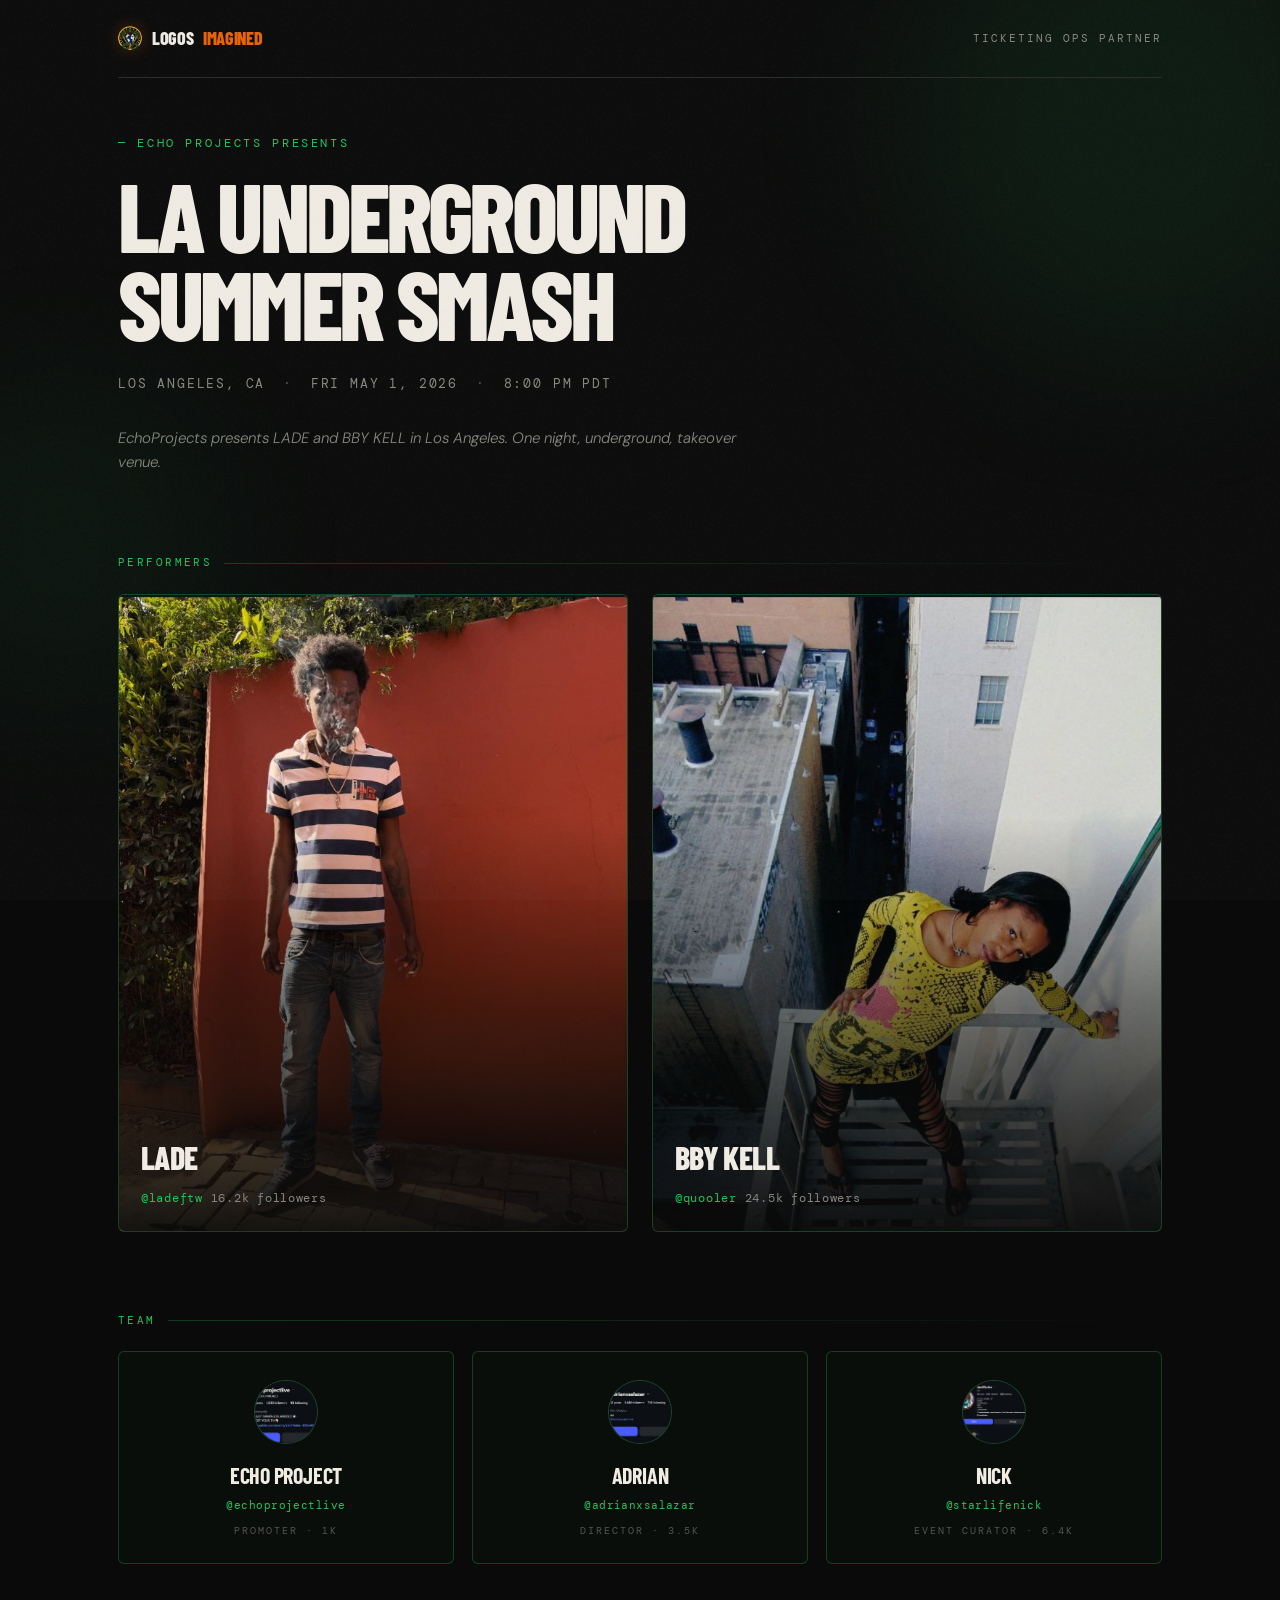
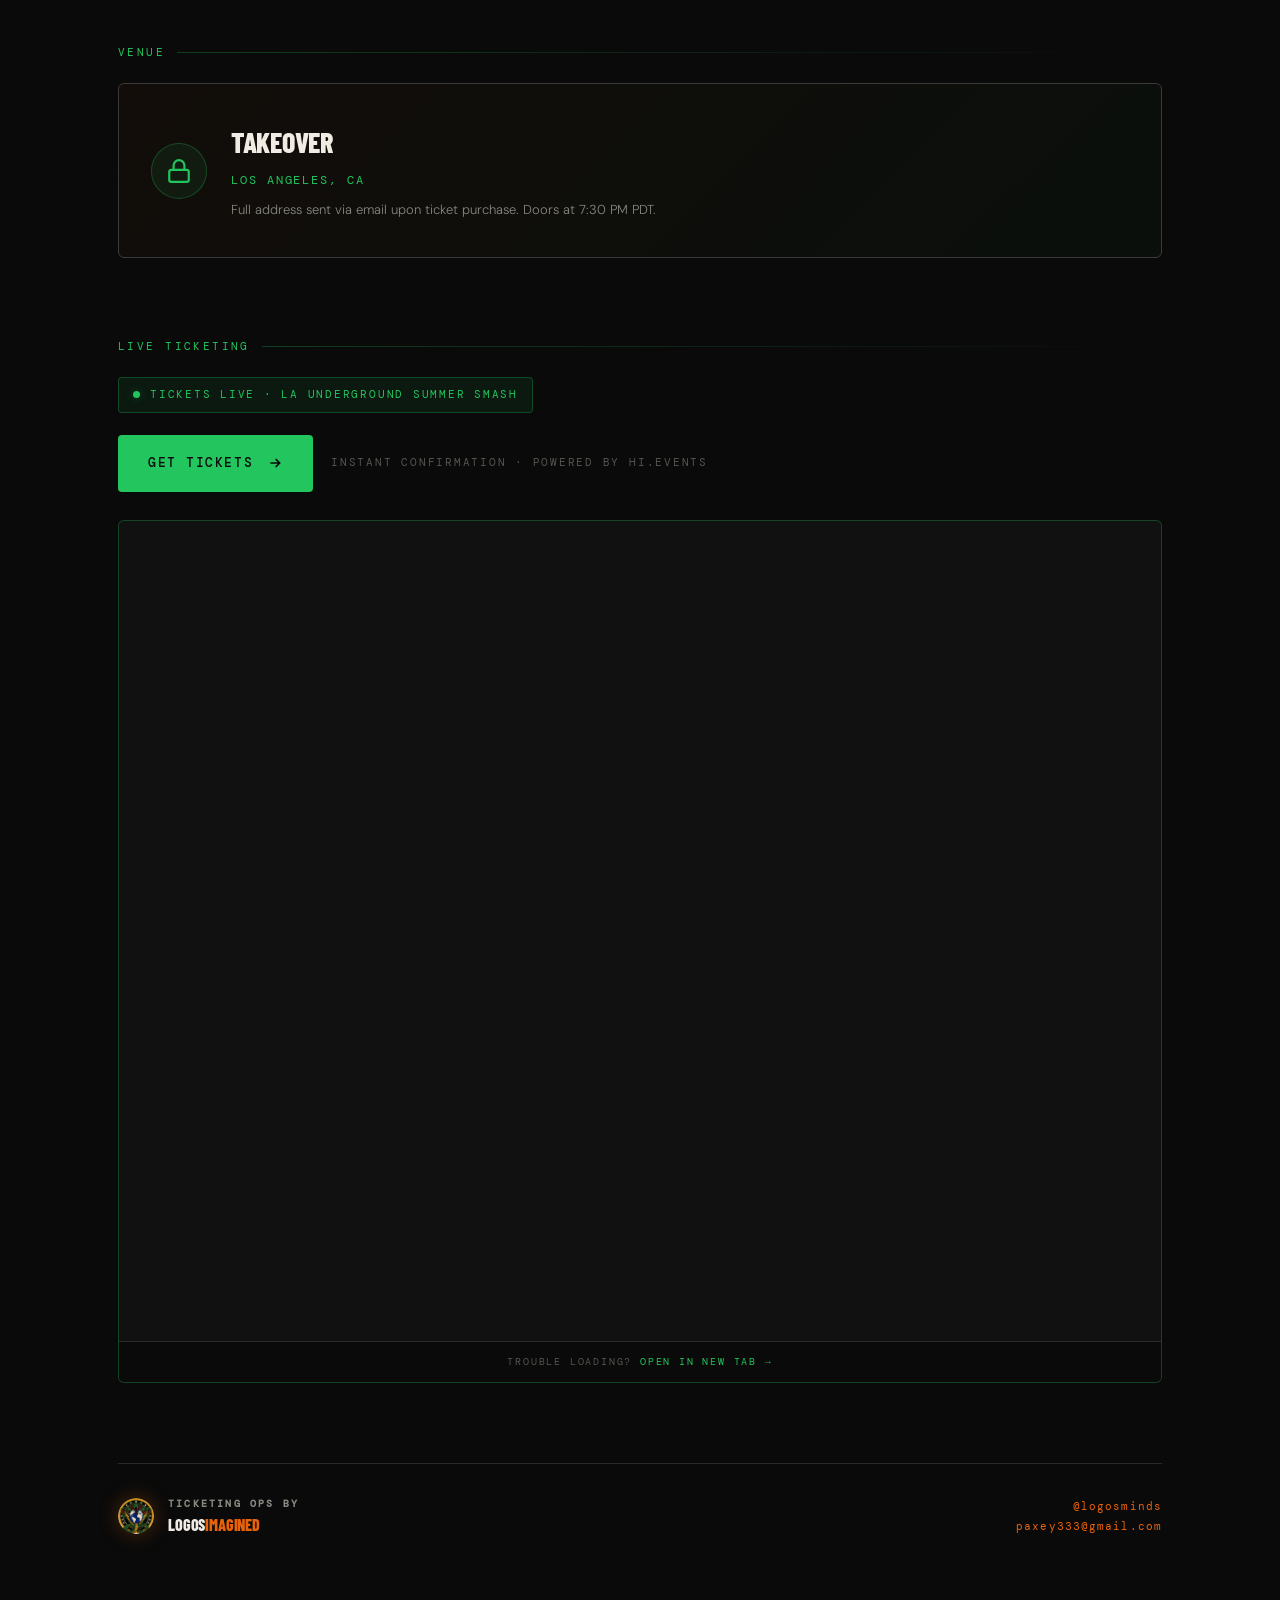
==== la-underground-summer-smash.html @ ab16916d "feat: add LA Underground Summer Smash asset page (Nick replacing Colby, real photos)" ====
<!DOCTYPE html>
<html lang="en">
<head>
<meta charset="UTF-8">
<meta name="viewport" content="width=device-width, initial-scale=1.0">

<!--
  ============================================================
  EVENT DATA — EDIT PER EVENT
  ============================================================
  Search for "EVENT EDIT" comments throughout the file to find
  the spots that change per event. There are ~9 sections to edit:
    1. <title> tag
    2. Hero (presenter / title / city / date / about)
    3. Performer 1 (name / handle / followers / image path)
    4. Performer 2 (name / handle / followers / image path)
    5. Team member 1, 2, 3 (name / role / handle / followers / image path)
    6. Venue (city, state)
    7. Tickets (Hi.Events URL, both the iframe src and the CTA href)
    8. Event accent color override (in :root, optional)
    9. Photos folder: images/[event-slug]/
  ============================================================
-->

<title>LA Underground Summer Smash &mdash; LogosImagined</title> <!-- EVENT EDIT 1 -->

<link rel="preconnect" href="https://fonts.googleapis.com">
<link rel="preconnect" href="https://fonts.gstatic.com" crossorigin>
<link href="https://fonts.googleapis.com/css2?family=DM+Mono:ital,wght@0,300;0,400;0,500;1,400&family=Barlow+Condensed:wght@600;700;800;900&family=DM+Sans:ital,opsz,wght@0,9..40,300;0,9..40,400;0,9..40,500;1,9..40,300&display=swap" rel="stylesheet">

<style>
*, *::before, *::after { box-sizing: border-box; margin: 0; padding: 0; }

:root {
  --bg: #0a0a0a;
  --bg-1: #111111;
  --bg-2: #181818;
  --border: #2a2a2a;
  --border-hi: #3a3a3a;
  --text: #f0ece4;
  --text-2: #888880;
  --text-3: #555550;

  /* LogosImagined brand accent — used for topbar/footer/our branding */
  --logos: #e8620a;
  --logos-dim: rgba(232, 98, 10, 0.10);
  --logos-border: rgba(232, 98, 10, 0.28);

  /* Event accent — used for event-specific content. Override per event. */
  --event: #22c55e; /* EVENT EDIT 8 — change to match the event's brand color */
  --event-dim: rgba(34, 197, 94, 0.08);
  --event-border: rgba(34, 197, 94, 0.28);
  --event-glow: rgba(34, 197, 94, 0.35);

  --mono: 'DM Mono', monospace;
  --display: 'Barlow Condensed', sans-serif;
  --body: 'DM Sans', sans-serif;

  /* Serpeat emblem injected via Claude Code (see B.1 / B.3 pattern). */
  --logo:url("[data-uri]");
}

html { scroll-behavior: smooth; }

body {
  background: var(--bg);
  color: var(--text);
  font-family: var(--body);
  font-size: 14px;
  line-height: 1.6;
  -webkit-font-smoothing: antialiased;
  min-height: 100vh;
  overflow-x: hidden;
  position: relative;
}

/* grain overlay */
body::before {
  content: '';
  position: fixed;
  inset: 0;
  z-index: 999;
  pointer-events: none;
  opacity: 0.05;
  background-image: url("data:image/svg+xml,%3Csvg viewBox='0 0 256 256' xmlns='http://www.w3.org/2000/svg'%3E%3Cfilter id='noise'%3E%3CfeTurbulence type='fractalNoise' baseFrequency='0.9' numOctaves='4' stitchTiles='stitch'/%3E%3C/filter%3E%3Crect width='100%25' height='100%25' filter='url(%23noise)'/%3E%3C/svg%3E");
  background-size: 180px 180px;
}

/* splatter — event-tinted */
.splatter {
  position: fixed;
  inset: 0;
  z-index: 0;
  pointer-events: none;
  overflow: hidden;
}
.splatter span {
  position: absolute;
  display: block;
  border-radius: 50%;
  filter: blur(80px);
}
.splatter span:nth-child(1) { width: 480px; height: 480px; top: -120px; right: -100px; background: var(--event-dim); }
.splatter span:nth-child(2) { width: 360px; height: 360px; top: 40%; left: -120px; background: var(--event-dim); opacity: 0.7; }
.splatter span:nth-child(3) { width: 280px; height: 280px; bottom: -80px; right: 25%; background: rgba(232,98,10,0.06); }

/* layout */
.page {
  position: relative;
  z-index: 1;
  max-width: 1100px;
  margin: 0 auto;
  padding: 0 28px 80px;
}

/* topbar */
.topbar {
  display: flex;
  align-items: center;
  justify-content: space-between;
  padding: 24px 0;
  margin-bottom: 56px;
  border-bottom: 1px solid var(--border);
}
.topbar-left {
  display: flex;
  align-items: center;
  gap: 12px;
}
.topbar-left .credit {
  font-family: var(--mono);
  font-size: 10px;
  text-transform: uppercase;
  letter-spacing: 0.2em;
  color: var(--text-3);
}
.topbar-left .brand {
  font-family: var(--display);
  font-size: 18px;
  font-weight: 800;
  letter-spacing: -0.02em;
  text-transform: uppercase;
  color: var(--text);
  display: inline-flex;
  align-items: center;
  gap: 10px;
  text-decoration: none;
}
.topbar-left .brand b { color: var(--logos); font-weight: 800; }
.topbar-left .brand-mark {
  width: 24px;
  height: 24px;
  background: var(--logo) center/contain no-repeat;
  border-radius: 50%;
  filter: drop-shadow(0 0 8px rgba(232,98,10,0.25));
}

.topbar-right {
  font-family: var(--mono);
  font-size: 11px;
  text-transform: uppercase;
  letter-spacing: 0.18em;
  color: var(--text-2);
}

/* hero */
.hero {
  margin-bottom: 80px;
}
.hero-pre {
  font-family: var(--mono);
  font-size: 12px;
  text-transform: uppercase;
  letter-spacing: 0.22em;
  color: var(--event);
  margin-bottom: 18px;
}
.hero-title {
  font-family: var(--display);
  font-weight: 800;
  font-size: clamp(54px, 8vw, 96px);
  line-height: 0.92;
  letter-spacing: -0.04em;
  text-transform: uppercase;
  margin-bottom: 26px;
}
.hero-meta {
  font-family: var(--mono);
  font-size: 13px;
  text-transform: uppercase;
  letter-spacing: 0.14em;
  color: var(--text-2);
  margin-bottom: 32px;
}
.hero-meta .sep { color: var(--text-3); margin: 0 8px; }
.hero-about {
  font-size: 15px;
  font-weight: 300;
  color: var(--text-2);
  line-height: 1.6;
  max-width: 640px;
  font-style: italic;
}

/* section labels */
.section-label {
  font-family: var(--mono);
  font-size: 11px;
  text-transform: uppercase;
  letter-spacing: 0.22em;
  color: var(--event);
  margin-bottom: 22px;
  display: flex;
  align-items: center;
  gap: 12px;
}
.section-label::after {
  content: '';
  flex: 1;
  height: 1px;
  background: linear-gradient(to right, var(--event-border), transparent);
}

/* performers */
.performers {
  margin-bottom: 80px;
}
.performers-grid {
  display: grid;
  grid-template-columns: repeat(2, 1fr);
  gap: 24px;
}
.performer-card {
  position: relative;
  aspect-ratio: 4 / 5;
  border: 1px solid var(--event-border);
  border-radius: 6px;
  overflow: hidden;
  background: var(--bg-1);
}
.performer-card .img-wrap {
  position: absolute;
  inset: 0;
  background: linear-gradient(135deg, var(--bg-2), var(--bg-1));
  display: flex;
  align-items: center;
  justify-content: center;
}
.performer-card .img-wrap img {
  width: 100%;
  height: 100%;
  object-fit: cover;
  display: block;
}
.performer-card .img-wrap .initial {
  font-family: var(--display);
  font-weight: 900;
  font-size: 88px;
  color: var(--event);
  opacity: 0.4;
  letter-spacing: -0.04em;
  /* shown when img fails to load (no JS needed — alt + ::before fallback) */
}
.performer-card::after {
  content: '';
  position: absolute;
  inset: 0;
  background: linear-gradient(to top, rgba(10,10,10,0.95) 0%, rgba(10,10,10,0.5) 35%, transparent 65%);
  pointer-events: none;
}
.performer-card .meta {
  position: absolute;
  left: 22px;
  right: 22px;
  bottom: 22px;
  z-index: 2;
}
.performer-card .name {
  font-family: var(--display);
  font-weight: 800;
  font-size: 32px;
  letter-spacing: -0.02em;
  text-transform: uppercase;
  margin-bottom: 6px;
}
.performer-card .handle {
  font-family: var(--mono);
  font-size: 12px;
  color: var(--event);
  letter-spacing: 0.06em;
}
.performer-card .handle .followers {
  color: var(--text-2);
  margin-left: 8px;
}

/* team */
.team {
  margin-bottom: 80px;
}
.team-grid {
  display: grid;
  grid-template-columns: repeat(3, 1fr);
  gap: 18px;
}
.team-card {
  border: 1px solid var(--event-border);
  border-radius: 6px;
  padding: 28px 20px 24px;
  background: rgba(34,197,94,0.025);
  text-align: center;
  transition: border-color 0.2s, background 0.2s;
}
.team-card:hover {
  border-color: var(--event);
  background: rgba(34,197,94,0.05);
}
.team-card .pfp {
  width: 64px;
  height: 64px;
  margin: 0 auto 14px;
  border-radius: 50%;
  border: 1px solid var(--event-border);
  background: var(--bg-2);
  overflow: hidden;
  display: flex;
  align-items: center;
  justify-content: center;
  position: relative;
}
.team-card .pfp img {
  width: 100%;
  height: 100%;
  object-fit: cover;
}
.team-card .pfp .initial {
  font-family: var(--display);
  font-weight: 900;
  font-size: 26px;
  color: var(--event);
  opacity: 0.5;
}
.team-card .name {
  font-family: var(--display);
  font-weight: 700;
  font-size: 22px;
  text-transform: uppercase;
  letter-spacing: -0.01em;
  margin-bottom: 4px;
}
.team-card .handle {
  font-family: var(--mono);
  font-size: 11px;
  color: var(--event);
  letter-spacing: 0.04em;
  margin-bottom: 8px;
}
.team-card .role {
  font-family: var(--mono);
  font-size: 10px;
  color: var(--text-3);
  text-transform: uppercase;
  letter-spacing: 0.2em;
}

/* venue */
.venue {
  margin-bottom: 80px;
}
.venue-card {
  border: 1px solid var(--border-hi);
  border-radius: 6px;
  padding: 36px 32px;
  background: linear-gradient(135deg, rgba(232,98,10,0.04), rgba(34,197,94,0.03));
  display: flex;
  align-items: center;
  gap: 24px;
}
.venue-icon {
  flex: 0 0 56px;
  width: 56px;
  height: 56px;
  border-radius: 50%;
  background: var(--event-dim);
  border: 1px solid var(--event-border);
  display: flex;
  align-items: center;
  justify-content: center;
  color: var(--event);
}
.venue-icon svg { width: 26px; height: 26px; }
.venue-body .vname {
  font-family: var(--display);
  font-weight: 800;
  font-size: 28px;
  text-transform: uppercase;
  letter-spacing: -0.01em;
  margin-bottom: 6px;
}
.venue-body .vmeta {
  font-family: var(--mono);
  font-size: 12px;
  color: var(--event);
  text-transform: uppercase;
  letter-spacing: 0.16em;
  margin-bottom: 10px;
}
.venue-body .vnote {
  font-size: 13px;
  font-weight: 300;
  color: var(--text-2);
  line-height: 1.55;
}

/* tickets */
.tickets {
  margin-bottom: 80px;
}
.tickets-status {
  display: inline-flex;
  align-items: center;
  gap: 10px;
  font-family: var(--mono);
  font-size: 11px;
  text-transform: uppercase;
  letter-spacing: 0.16em;
  color: var(--event);
  padding: 8px 14px;
  border: 1px solid var(--event-border);
  background: var(--event-dim);
  border-radius: 4px;
  margin-bottom: 22px;
}
.tickets-status::before {
  content: '';
  width: 7px;
  height: 7px;
  border-radius: 50%;
  background: var(--event);
  box-shadow: 0 0 10px var(--event-glow);
  animation: pulse 2s ease-in-out infinite;
}
@keyframes pulse {
  0%, 100% { opacity: 1; transform: scale(1); }
  50% { opacity: 0.5; transform: scale(1.2); }
}

.tickets-cta-row {
  display: flex;
  align-items: center;
  gap: 18px;
  margin-bottom: 28px;
  flex-wrap: wrap;
}
.cta {
  display: inline-flex;
  align-items: center;
  gap: 14px;
  background: var(--event);
  color: #0a0a0a;
  font-family: var(--mono);
  font-size: 13px;
  font-weight: 500;
  text-transform: uppercase;
  letter-spacing: 0.12em;
  padding: 18px 30px;
  border: none;
  border-radius: 4px;
  text-decoration: none;
  cursor: pointer;
  transition: filter 0.18s, transform 0.18s, box-shadow 0.18s;
  box-shadow: 0 0 0 rgba(34,197,94,0);
}
.cta:hover {
  filter: brightness(1.1);
  transform: translateY(-1px);
  box-shadow: 0 8px 28px var(--event-glow);
}
.cta svg { width: 16px; height: 16px; stroke: currentColor; stroke-width: 2.5; fill: none; }
.tickets-note {
  font-family: var(--mono);
  font-size: 11px;
  text-transform: uppercase;
  letter-spacing: 0.16em;
  color: var(--text-3);
}

.tickets-embed {
  border: 1px solid var(--event-border);
  border-radius: 6px;
  overflow: hidden;
  background: var(--bg-1);
  position: relative;
}
.tickets-embed iframe {
  width: 100%;
  height: 820px;
  border: 0;
  display: block;
}
.tickets-embed-note {
  text-align: center;
  font-family: var(--mono);
  font-size: 10px;
  text-transform: uppercase;
  letter-spacing: 0.18em;
  color: var(--text-3);
  padding: 12px;
  background: var(--bg);
  border-top: 1px solid var(--border);
}
.tickets-embed-note a { color: var(--event); text-decoration: none; }
.tickets-embed-note a:hover { text-decoration: underline; }

/* footer */
.foot {
  border-top: 1px solid var(--border);
  padding-top: 32px;
  display: flex;
  align-items: center;
  justify-content: space-between;
  gap: 20px;
  flex-wrap: wrap;
}
.foot-left {
  display: flex;
  align-items: center;
  gap: 14px;
  font-family: var(--display);
  font-size: 16px;
  font-weight: 800;
  letter-spacing: -0.01em;
  text-transform: uppercase;
}
.foot-left .ops-mark {
  width: 36px;
  height: 36px;
  background: var(--logo) center/contain no-repeat;
  border-radius: 50%;
  filter: drop-shadow(0 0 10px rgba(232,98,10,0.3));
  flex: 0 0 36px;
}
.foot-left .ops-text { color: var(--text-2); font-family: var(--mono); font-size: 10px; letter-spacing: 0.22em; }
.foot-left .ops-brand b { color: var(--logos); font-weight: 800; }

.foot-right {
  font-family: var(--mono);
  font-size: 11px;
  letter-spacing: 0.1em;
  color: var(--text-2);
  text-align: right;
}
.foot-right a {
  color: var(--logos);
  text-decoration: none;
  display: block;
  line-height: 1.9;
}
.foot-right a:hover { color: var(--text); }

/* mobile */
@media (max-width: 760px) {
  .page { padding: 0 18px 60px; }
  .topbar { margin-bottom: 36px; }
  .hero { margin-bottom: 56px; }
  .performers-grid { grid-template-columns: 1fr; gap: 18px; }
  .team-grid { grid-template-columns: 1fr; }
  .venue-card { flex-direction: column; align-items: flex-start; padding: 26px; }
  .tickets-embed iframe { height: 720px; }
  .cta { width: 100%; justify-content: center; padding: 16px 22px; font-size: 12px; }
  .tickets-cta-row { gap: 12px; }
  .foot { flex-direction: column; align-items: flex-start; text-align: left; }
  .foot-right { text-align: left; }
}
</style>
</head>
<body>

<div class="splatter" aria-hidden="true">
  <span></span><span></span><span></span>
</div>

<div class="page">

  <!-- ============ TOPBAR ============ -->
  <header class="topbar">
    <div class="topbar-left">
      <a href="https://logosimagined.netlify.app" class="brand">
        <span class="brand-mark" aria-hidden="true"></span>
        Logos<b>Imagined</b>
      </a>
    </div>
    <div class="topbar-right">Ticketing Ops Partner</div>
  </header>

  <!-- ============ HERO ============ EVENT EDIT 2 ============ -->
  <section class="hero">
    <div class="hero-pre">&mdash; Echo Projects presents</div>
    <h1 class="hero-title">LA Underground<br>Summer Smash</h1>
    <div class="hero-meta">
      <span>Los Angeles, CA</span>
      <span class="sep">&middot;</span>
      <span>Fri May 1, 2026</span>
      <span class="sep">&middot;</span>
      <span>8:00 PM PDT</span>
    </div>
    <p class="hero-about">EchoProjects presents LADE and BBY KELL in Los Angeles. One night, underground, takeover venue.</p>
  </section>

  <!-- ============ PERFORMERS ============ EVENT EDIT 3 & 4 ============ -->
  <section class="performers">
    <div class="section-label">Performers</div>
    <div class="performers-grid">

      <!-- Performer 1 -->
      <div class="performer-card">
        <div class="img-wrap">
          <img src="images/la-underground-summer-smash/lade.png"
               alt="LADE"
               onerror="this.style.display='none';this.nextElementSibling.style.display='flex';">
          <div class="initial" style="display:none">L</div>
        </div>
        <div class="meta">
          <div class="name">LADE</div>
          <div class="handle">@ladeftw<span class="followers">16.2k followers</span></div>
        </div>
      </div>

      <!-- Performer 2 -->
      <div class="performer-card">
        <div class="img-wrap">
          <img src="images/la-underground-summer-smash/bbykell.png"
               alt="BBY KELL"
               onerror="this.style.display='none';this.nextElementSibling.style.display='flex';">
          <div class="initial" style="display:none">B</div>
        </div>
        <div class="meta">
          <div class="name">BBY KELL</div>
          <div class="handle">@quooler<span class="followers">24.5k followers</span></div>
        </div>
      </div>

    </div>
  </section>

  <!-- ============ TEAM ============ EVENT EDIT 5 ============ -->
  <section class="team">
    <div class="section-label">Team</div>
    <div class="team-grid">

      <div class="team-card">
        <div class="pfp">
          <img src="images/la-underground-summer-smash/echoproject.png"
               alt="Echo Project"
               onerror="this.style.display='none';this.nextElementSibling.style.display='flex';">
          <div class="initial" style="display:none">E</div>
        </div>
        <div class="name">Echo Project</div>
        <div class="handle">@echoprojectlive</div>
        <div class="role">Promoter &middot; 1k</div>
      </div>

      <div class="team-card">
        <div class="pfp">
          <img src="images/la-underground-summer-smash/adrian.png"
               alt="Adrian"
               onerror="this.style.display='none';this.nextElementSibling.style.display='flex';">
          <div class="initial" style="display:none">A</div>
        </div>
        <div class="name">Adrian</div>
        <div class="handle">@adrianxsalazar</div>
        <div class="role">Director &middot; 3.5k</div>
      </div>

      <div class="team-card">
        <div class="pfp">
          <img src="images/la-underground-summer-smash/starlifenick.png"
               alt="Nick"
               onerror="this.style.display='none';this.nextElementSibling.style.display='flex';">
          <div class="initial" style="display:none">N</div>
        </div>
        <div class="name">Nick</div>
        <div class="handle">@starlifenick</div>
        <div class="role">Event Curator &middot; 6.4k</div>
      </div>

    </div>
  </section>

  <!-- ============ VENUE ============ EVENT EDIT 6 ============ -->
  <section class="venue">
    <div class="section-label">Venue</div>
    <div class="venue-card">
      <div class="venue-icon">
        <svg viewBox="0 0 24 24" fill="none" stroke="currentColor" stroke-width="2" stroke-linecap="round" stroke-linejoin="round">
          <rect x="3" y="11" width="18" height="11" rx="2" ry="2"></rect>
          <path d="M7 11V7a5 5 0 0 1 10 0v4"></path>
        </svg>
      </div>
      <div class="venue-body">
        <div class="vname">Takeover</div>
        <div class="vmeta">Los Angeles, CA</div>
        <div class="vnote">Full address sent via email upon ticket purchase. Doors at 7:30 PM PDT.</div>
      </div>
    </div>
  </section>

  <!-- ============ TICKETS ============ EVENT EDIT 7 ============ -->
  <section class="tickets">
    <div class="section-label">Live Ticketing</div>
    <div class="tickets-status">Tickets Live &middot; LA Underground Summer Smash</div>

    <div class="tickets-cta-row">
      <a href="https://app.hi.events/event/7230/la-underground-summer-smash" target="_blank" rel="noopener" class="cta">
        Get Tickets
        <svg viewBox="0 0 24 24"><path d="M5 12h14M13 6l6 6-6 6"/></svg>
      </a>
      <span class="tickets-note">Instant confirmation &middot; Powered by Hi.Events</span>
    </div>

    <div class="tickets-embed">
      <iframe src="https://app.hi.events/event/7230/la-underground-summer-smash"
              title="Get tickets — LA Underground Summer Smash"
              loading="lazy"
              referrerpolicy="no-referrer-when-downgrade"></iframe>
      <div class="tickets-embed-note">
        Trouble loading? <a href="https://app.hi.events/event/7230/la-underground-summer-smash" target="_blank" rel="noopener">Open in new tab &rarr;</a>
      </div>
    </div>
  </section>

  <!-- ============ FOOTER ============ -->
  <footer class="foot">
    <div class="foot-left">
      <span class="ops-mark" aria-hidden="true"></span>
      <div>
        <div class="ops-text">Ticketing Ops By</div>
        <div class="ops-brand">Logos<b>Imagined</b></div>
      </div>
    </div>
    <div class="foot-right">
      <a href="https://instagram.com/logosminds" target="_blank" rel="noopener">@logosminds</a>
      <a href="mailto:paxey333@gmail.com">paxey333@gmail.com</a>
    </div>
  </footer>

</div>

</body>
</html>
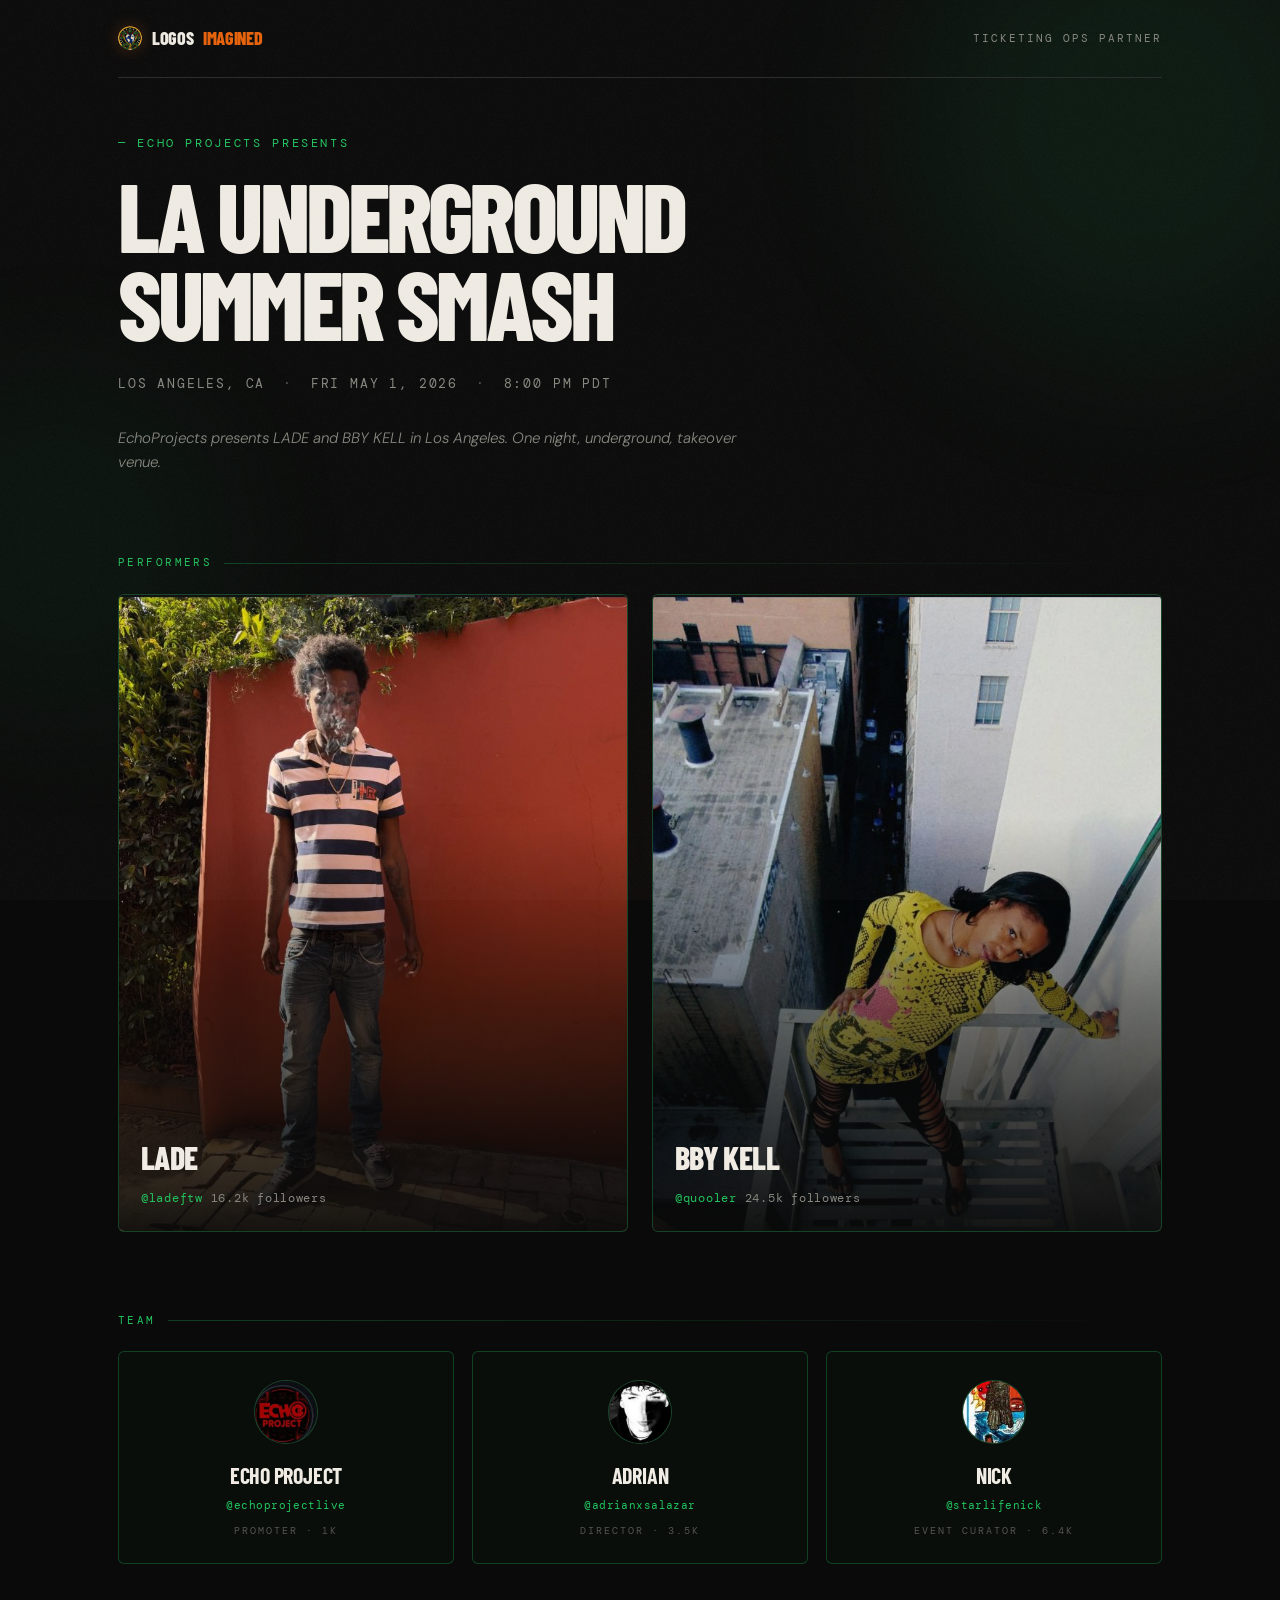
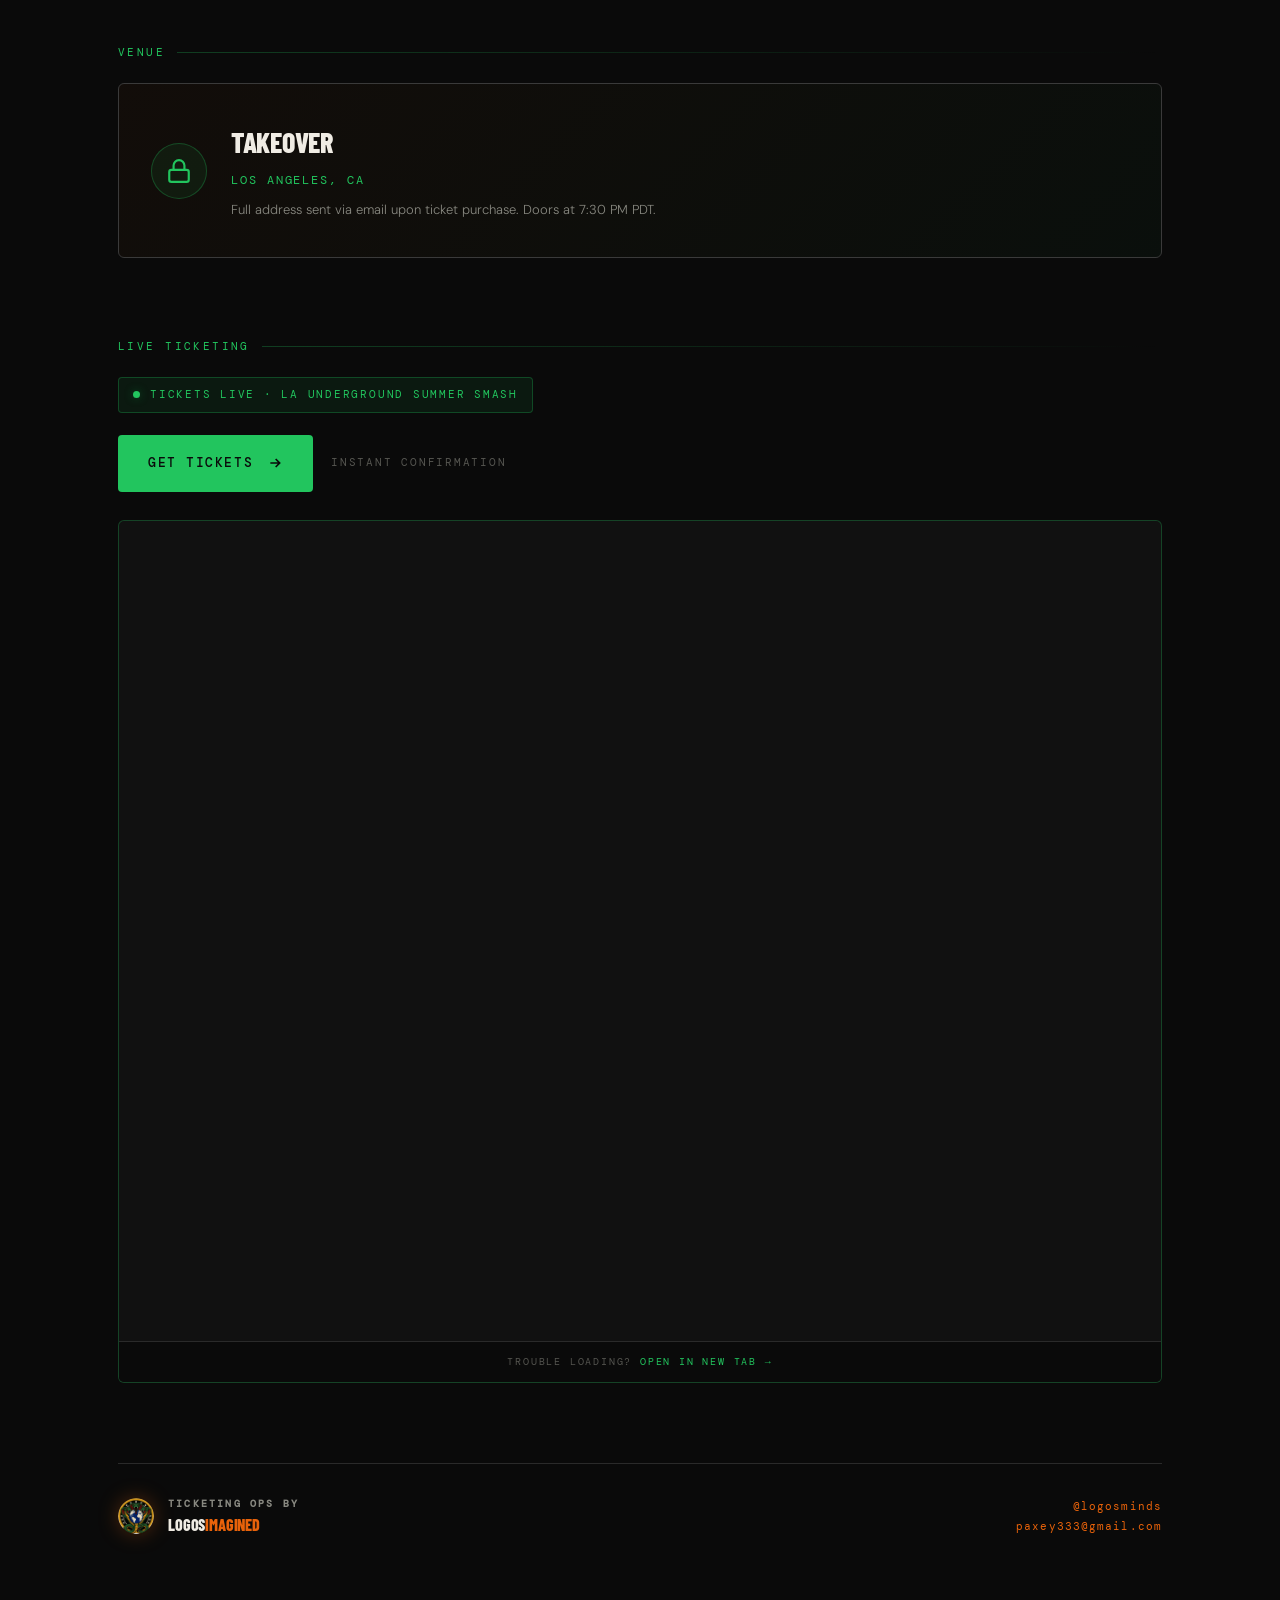
==== commit 095a6cce: "polish: IG links per card, BBY KELL crop fix, strip Hi.Events caption" ====
--- a/la-underground-summer-smash.html
+++ b/la-underground-summer-smash.html
@@ -572,6 +572,19 @@
   .foot { flex-direction: column; align-items: flex-start; text-align: left; }
   .foot-right { text-align: left; }
 }
+      /* anchor-wrapped cards — behave like blocks, indicate clickability */
+      a.performer-card,
+      a.team-card {
+        display: block;
+        text-decoration: none;
+        color: inherit;
+        transition: transform 0.2s, border-color 0.2s, box-shadow 0.2s;
+      }
+      a.performer-card:hover {
+        transform: translateY(-2px);
+        border-color: var(--event);
+        box-shadow: 0 8px 24px var(--event-glow);
+      }
 </style>
 </head>
 <body>
@@ -613,7 +626,7 @@
     <div class="performers-grid">
 
       <!-- Performer 1 -->
-      <div class="performer-card">
+      <a href="https://instagram.com/ladeftw" target="_blank" rel="noopener" class="performer-card">
         <div class="img-wrap">
           <img src="images/la-underground-summer-smash/lade.png"
                alt="LADE"
@@ -624,13 +637,14 @@
           <div class="name">LADE</div>
           <div class="handle">@ladeftw<span class="followers">16.2k followers</span></div>
         </div>
-      </div>
+      </a>
 
       <!-- Performer 2 -->
-      <div class="performer-card">
+      <a href="https://instagram.com/quooler" target="_blank" rel="noopener" class="performer-card">
         <div class="img-wrap">
           <img src="images/la-underground-summer-smash/bbykell.png"
                alt="BBY KELL"
+               style="object-position: center 75%;"
                onerror="this.style.display='none';this.nextElementSibling.style.display='flex';">
           <div class="initial" style="display:none">B</div>
         </div>
@@ -638,7 +652,7 @@
           <div class="name">BBY KELL</div>
           <div class="handle">@quooler<span class="followers">24.5k followers</span></div>
         </div>
-      </div>
+      </a>
 
     </div>
   </section>
@@ -648,7 +662,7 @@
     <div class="section-label">Team</div>
     <div class="team-grid">
 
-      <div class="team-card">
+      <a href="https://instagram.com/echoprojectlive" target="_blank" rel="noopener" class="team-card">
         <div class="pfp">
           <img src="images/la-underground-summer-smash/echoproject.png"
                alt="Echo Project"
@@ -658,9 +672,9 @@
         <div class="name">Echo Project</div>
         <div class="handle">@echoprojectlive</div>
         <div class="role">Promoter &middot; 1k</div>
-      </div>
-
-      <div class="team-card">
+      </a>
+
+      <a href="https://instagram.com/adrianxsalazar" target="_blank" rel="noopener" class="team-card">
         <div class="pfp">
           <img src="images/la-underground-summer-smash/adrian.png"
                alt="Adrian"
@@ -670,9 +684,9 @@
         <div class="name">Adrian</div>
         <div class="handle">@adrianxsalazar</div>
         <div class="role">Director &middot; 3.5k</div>
-      </div>
-
-      <div class="team-card">
+      </a>
+
+      <a href="https://instagram.com/starlifenick" target="_blank" rel="noopener" class="team-card">
         <div class="pfp">
           <img src="images/la-underground-summer-smash/starlifenick.png"
                alt="Nick"
@@ -682,7 +696,7 @@
         <div class="name">Nick</div>
         <div class="handle">@starlifenick</div>
         <div class="role">Event Curator &middot; 6.4k</div>
-      </div>
+      </a>
 
     </div>
   </section>
@@ -715,7 +729,7 @@
         Get Tickets
         <svg viewBox="0 0 24 24"><path d="M5 12h14M13 6l6 6-6 6"/></svg>
       </a>
-      <span class="tickets-note">Instant confirmation &middot; Powered by Hi.Events</span>
+      <span class="tickets-note">Instant confirmation</span>
     </div>
 
     <div class="tickets-embed">
